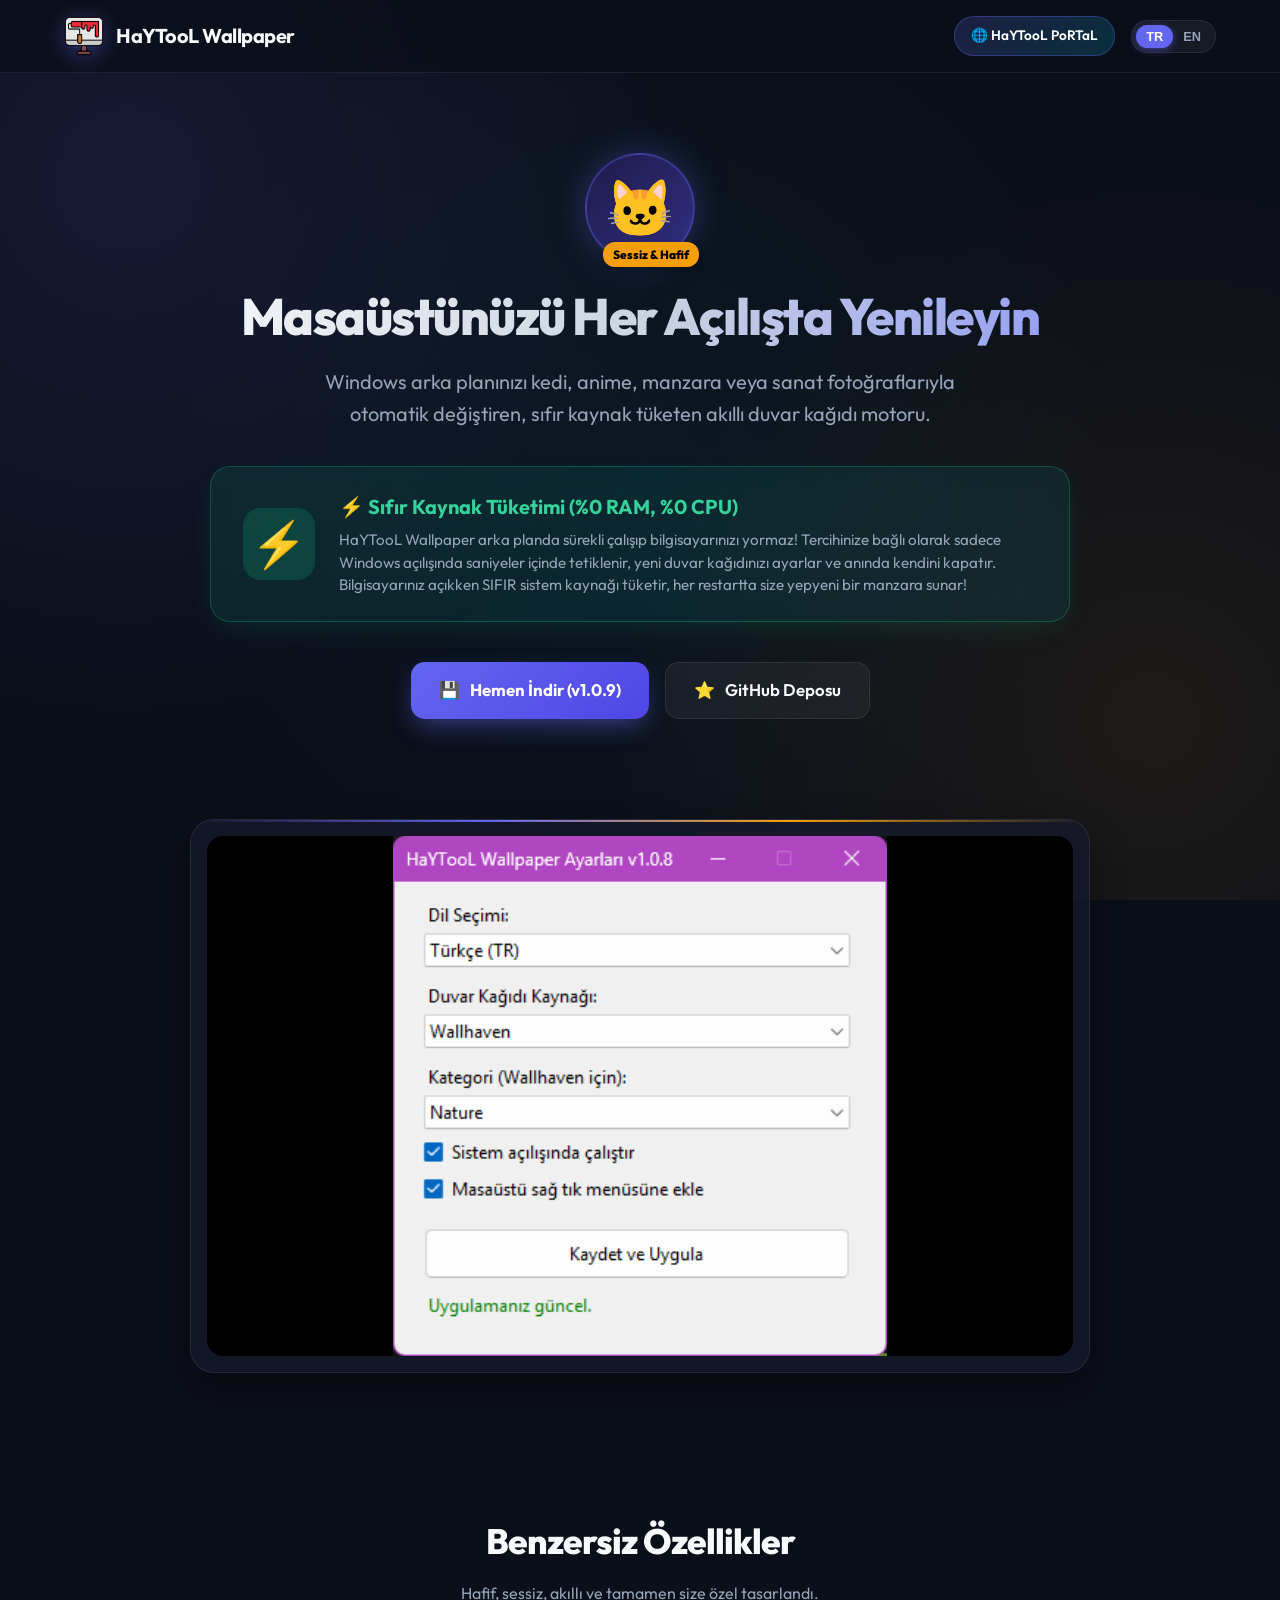
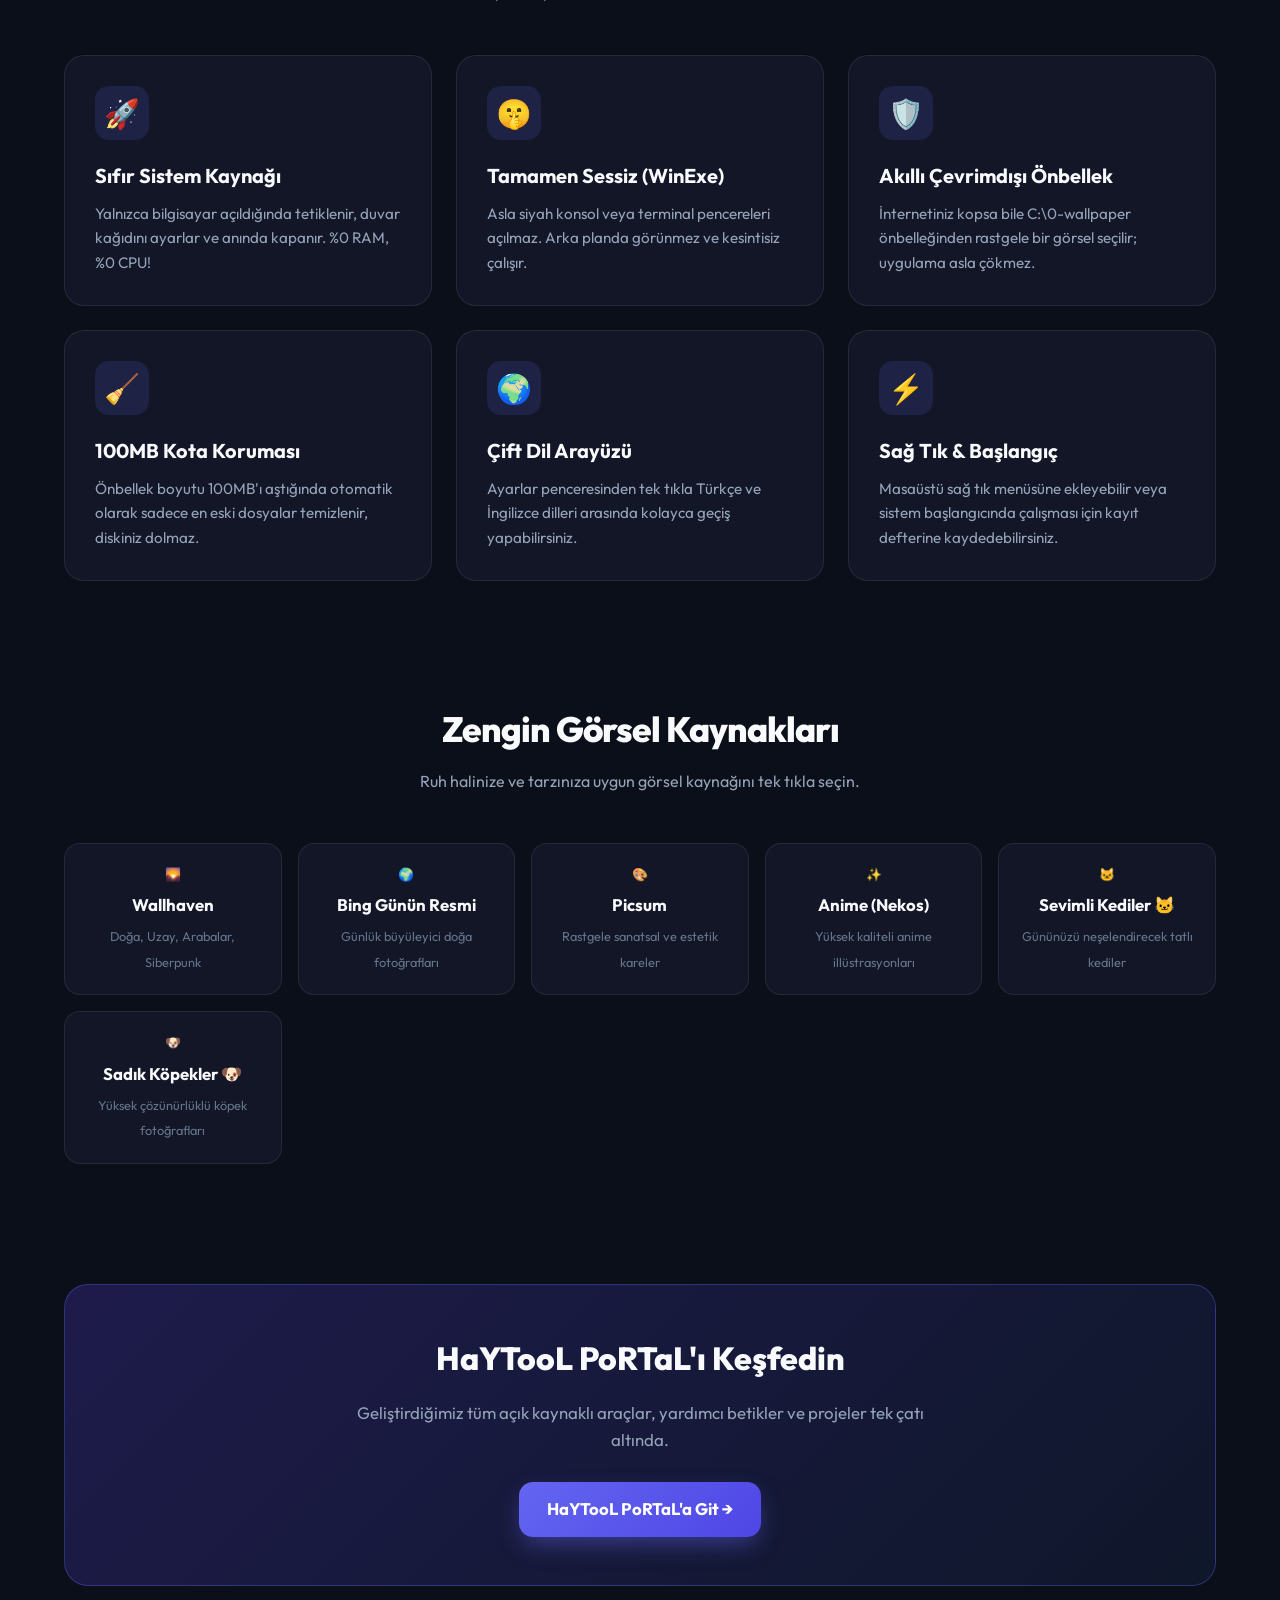
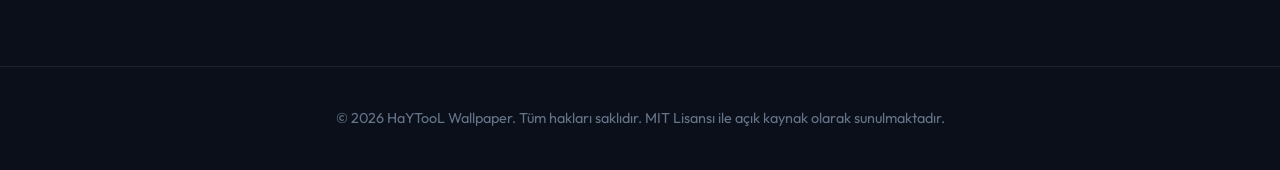
==== websites/index.html @ d81d2a73 "docs: add HaYTooL PoRTaL, zero-resource architecture, Git-Push-Websites script and update constituti" ====
<!DOCTYPE html>
<html lang="tr">
<head>
  <meta charset="UTF-8">
  <meta name="viewport" content="width=device-width, initial-scale=1.0">
  <title>HaYTooL Wallpaper - Akıllı & Sıfır Kaynak Duvar Kağıdı Değiştirici</title>
  <meta name="description" content="Windows için sıfır kaynak tüketen, sessiz, kedi ve manzara temalı dinamik duvar kağıdı değiştirme uygulaması.">
  <link rel="icon" type="image/x-icon" href="logo.ico">
  <link rel="preconnect" href="https://fonts.googleapis.com">
  <link rel="preconnect" href="https://fonts.gstatic.com" crossorigin>
  <link href="https://fonts.googleapis.com/css2?family=Outfit:wght@300;400;500;600;700;800&display=swap" rel="stylesheet">
  <link rel="stylesheet" href="style.css">
</head>
<body>

  <!-- Üst Menü / Navbar -->
  <header class="navbar">
    <div class="container nav-container">
      <a href="#" class="nav-logo">
        <img src="logo.png" alt="HaYTooL Logo">
        <span>HaYTooL Wallpaper</span>
      </a>
      <div class="nav-actions">
        <a href="https://haytokoraz.github.io/" target="_blank" rel="noopener noreferrer" class="portal-nav-btn" data-i18n="navPortal">
          🌐 HaYTooL PoRTaL
        </a>
        <div class="lang-switcher">
          <button class="lang-btn active" data-lang="TR">TR</button>
          <button class="lang-btn" data-lang="EN">EN</button>
        </div>
      </div>
    </div>
  </header>

  <!-- Hero Bölümü -->
  <main>
    <section class="hero">
      <div class="container">
        <div class="cat-mascot-wrapper">
          <div class="cat-mascot" title="Miyav!">🐱</div>
          <span class="cat-badge" data-i18n="heroBadge">Sessiz & Hafif</span>
        </div>
        <h1 class="hero-title" data-i18n="heroTitle">Masaüstünüzü Her Açılışta Yenileyin</h1>
        <p class="hero-subtitle" data-i18n="heroSubtitle">
          Windows arka planınızı kedi, anime, manzara veya sanat fotoğraflarıyla otomatik değiştiren, sıfır kaynak tüketen akıllı duvar kağıdı motoru.
        </p>

        <!-- Sıfır Kaynak Tüketimi Vurgusu -->
        <div class="zero-resource-banner">
          <div class="zero-res-icon">⚡</div>
          <div class="zero-res-content">
            <h3 data-i18n="zeroResTitle">⚡ Sıfır Kaynak Tüketimi (%0 RAM, %0 CPU)</h3>
            <p data-i18n="zeroResDesc">
              HaYTooL Wallpaper arka planda sürekli çalışıp bilgisayarınızı yormaz! Tercihinize bağlı olarak sadece Windows açılışında saniyeler içinde tetiklenir, yeni duvar kağıdınızı ayarlar ve anında kendini kapatır. Bilgisayarınız açıkken SIFIR sistem kaynağı tüketir, her restartta size yepyeni bir manzara sunar!
            </p>
          </div>
        </div>

        <!-- Butonlar -->
        <div class="hero-cta">
          <a href="https://github.com/HaYToKoRaZ/HaYTooL-Wallpaper/releases/latest" class="btn-primary" target="_blank" rel="noopener noreferrer">
            <span>💾</span>
            <span data-i18n="btnDownload">Hemen İndir (v1.0.9)</span>
          </a>
          <a href="https://github.com/HaYToKoRaZ/HaYTooL-Wallpaper" class="btn-secondary" target="_blank" rel="noopener noreferrer">
            <span>⭐</span>
            <span data-i18n="btnGithub">GitHub Deposu</span>
          </a>
        </div>
      </div>
    </section>

    <!-- Uygulama Ekran Önizlemesi -->
    <section class="preview-section">
      <div class="container">
        <div class="preview-card">
          <img id="preview-img" src="ekrangoruntusu/tr.png" alt="HaYTooL Wallpaper Arayüzü" class="preview-img">
        </div>
      </div>
    </section>

    <!-- Özellikler Grid -->
    <section class="features-section">
      <div class="container">
        <h2 class="section-title" data-i18n="featuresTitle">Benzersiz Özellikler</h2>
        <p class="section-desc" data-i18n="featuresSubtitle">Hafif, sessiz, akıllı ve tamamen size özel tasarlandı.</p>
        <div class="grid-3">
          <div class="feature-card">
            <div class="feature-icon">🚀</div>
            <h4 data-i18n="feat1Title">Sıfır Sistem Kaynağı</h4>
            <p data-i18n="feat1Desc">Yalnızca bilgisayar açıldığında tetiklenir, duvar kağıdını ayarlar ve anında kapanır. %0 RAM, %0 CPU!</p>
          </div>
          <div class="feature-card">
            <div class="feature-icon">🤫</div>
            <h4 data-i18n="feat2Title">Tamamen Sessiz (WinExe)</h4>
            <p data-i18n="feat2Desc">Asla siyah konsol veya terminal pencereleri açılmaz. Arka planda görünmez ve kesintisiz çalışır.</p>
          </div>
          <div class="feature-card">
            <div class="feature-icon">🛡️</div>
            <h4 data-i18n="feat3Title">Akıllı Çevrimdışı Önbellek</h4>
            <p data-i18n="feat3Desc">İnternetiniz kopsa bile C:\0-wallpaper önbelleğinden rastgele bir görsel seçilir; uygulama asla çökmez.</p>
          </div>
          <div class="feature-card">
            <div class="feature-icon">🧹</div>
            <h4 data-i18n="feat4Title">100MB Kota Koruması</h4>
            <p data-i18n="feat4Desc">Önbellek boyutu 100MB'ı aştığında otomatik olarak sadece en eski dosyalar temizlenir, diskiniz dolmaz.</p>
          </div>
          <div class="feature-card">
            <div class="feature-icon">🌍</div>
            <h4 data-i18n="feat5Title">Çift Dil Arayüzü</h4>
            <p data-i18n="feat5Desc">Ayarlar penceresinden tek tıkla Türkçe ve İngilizce dilleri arasında kolayca geçiş yapabilirsiniz.</p>
          </div>
          <div class="feature-card">
            <div class="feature-icon">⚡</div>
            <h4 data-i18n="feat6Title">Sağ Tık & Başlangıç</h4>
            <p data-i18n="feat6Desc">Masaüstü sağ tık menüsüne ekleyebilir veya sistem başlangıcında çalışması için kayıt defterine kaydedebilirsiniz.</p>
          </div>
        </div>
      </div>
    </section>

    <!-- Kaynaklar Vitrini -->
    <section class="sources-section">
      <div class="container">
        <h2 class="section-title" data-i18n="sourcesTitle">Zengin Görsel Kaynakları</h2>
        <p class="section-desc" data-i18n="sourcesSubtitle">Ruh halinize ve tarzınıza uygun görsel kaynağını tek tıkla seçin.</p>
        <div class="sources-grid">
          <div class="source-item">
            <span class="source-emoji">🌄</span>
            <h5 data-i18n="srcWallhaven">Wallhaven</h5>
            <span data-i18n="srcWallhavenDesc">Doğa, Uzay, Arabalar, Siberpunk</span>
          </div>
          <div class="source-item">
            <span class="source-emoji">🌍</span>
            <h5 data-i18n="srcBing">Bing Günün Resmi</h5>
            <span data-i18n="srcBingDesc">Günlük büyüleyici doğa fotoğrafları</span>
          </div>
          <div class="source-item">
            <span class="source-emoji">🎨</span>
            <h5 data-i18n="srcPicsum">Picsum</h5>
            <span data-i18n="srcPicsumDesc">Rastgele sanatsal ve estetik kareler</span>
          </div>
          <div class="source-item">
            <span class="source-emoji">✨</span>
            <h5 data-i18n="srcAnime">Anime (Nekos)</h5>
            <span data-i18n="srcAnimeDesc">Yüksek kaliteli anime illüstrasyonları</span>
          </div>
          <div class="source-item">
            <span class="source-emoji">🐱</span>
            <h5 data-i18n="srcCats">Sevimli Kediler 🐱</h5>
            <span data-i18n="srcCatsDesc">Gününüzü neşelendirecek tatlı kediler</span>
          </div>
          <div class="source-item">
            <span class="source-emoji">🐶</span>
            <h5 data-i18n="srcDogs">Sadık Köpekler 🐶</h5>
            <span data-i18n="srcDogsDesc">Yüksek çözünürlüklü köpek fotoğrafları</span>
          </div>
        </div>
      </div>
    </section>

    <!-- HaYTooL PoRTaL Tanıtım Banner'ı -->
    <section class="container">
      <div class="portal-banner">
        <h3 data-i18n="portalTitle">HaYTooL PoRTaL'ı Keşfedin</h3>
        <p data-i18n="portalDesc">Geliştirdiğimiz tüm açık kaynaklı araçlar, yardımcı betikler ve projeler tek çatı altında.</p>
        <a href="https://haytokoraz.github.io/" target="_blank" rel="noopener noreferrer" class="btn-primary" data-i18n="portalBtn">
          HaYTooL PoRTaL'a Git →
        </a>
      </div>
    </section>
  </main>

  <!-- Footer -->
  <footer>
    <div class="container">
      <p>© 2026 HaYTooL Wallpaper. <span data-i18n="footerText">Tüm hakları saklıdır. MIT Lisansı ile açık kaynak olarak sunulmaktadır.</span></p>
    </div>
  </footer>

  <script src="app.js"></script>
</body>
</html>
---- websites/style.css ----
:root {
  --bg-color: #0b0f19;
  --bg-card: rgba(22, 27, 46, 0.7);
  --bg-card-hover: rgba(30, 38, 64, 0.85);
  --border-color: rgba(255, 255, 255, 0.08);
  --border-glow: rgba(99, 102, 241, 0.35);
  --text-primary: #f8fafc;
  --text-secondary: #94a3b8;
  --text-muted: #64748b;
  --primary: #6366f1;
  --primary-light: #818cf8;
  --primary-dark: #4f46e5;
  --accent-cat: #f59e0b;
  --accent-cyan: #06b6d4;
  --accent-green: #10b981;
  --font-family: 'Outfit', -apple-system, BlinkMacSystemFont, 'Segoe UI', Roboto, Oxygen, Ubuntu, Cantarell, sans-serif;
  --transition: all 0.3s cubic-bezier(0.4, 0, 0.2, 1);
  --glass-shadow: 0 16px 36px 0 rgba(0, 0, 0, 0.4);
}

* {
  margin: 0;
  padding: 0;
  box-sizing: border-box;
}

body {
  background-color: var(--bg-color);
  color: var(--text-primary);
  font-family: var(--font-family);
  min-height: 100vh;
  line-height: 1.6;
  overflow-x: hidden;
  background-image: 
    radial-gradient(circle at 10% 20%, rgba(99, 102, 241, 0.12) 0%, transparent 40%),
    radial-gradient(circle at 90% 80%, rgba(245, 158, 11, 0.08) 0%, transparent 40%),
    radial-gradient(circle at 50% 50%, rgba(6, 182, 212, 0.05) 0%, transparent 60%);
  background-attachment: fixed;
}

/* Container */
.container {
  max-width: 1200px;
  margin: 0 auto;
  padding: 0 24px;
}

/* Navbar */
.navbar {
  position: sticky;
  top: 0;
  z-index: 100;
  backdrop-filter: blur(16px);
  -webkit-backdrop-filter: blur(16px);
  background: rgba(11, 15, 25, 0.75);
  border-bottom: 1px solid var(--border-color);
  padding: 16px 0;
}

.nav-container {
  display: flex;
  justify-content: space-between;
  align-items: center;
}

.nav-logo {
  display: flex;
  align-items: center;
  gap: 12px;
  text-decoration: none;
  color: var(--text-primary);
  font-weight: 700;
  font-size: 1.25rem;
  letter-spacing: -0.5px;
}

.nav-logo img {
  width: 40px;
  height: 40px;
  border-radius: 10px;
  filter: drop-shadow(0 4px 10px rgba(99, 102, 241, 0.4));
  transition: var(--transition);
}

.nav-logo:hover img {
  transform: rotate(10deg) scale(1.05);
}

.nav-actions {
  display: flex;
  align-items: center;
  gap: 16px;
}

.portal-nav-btn {
  display: inline-flex;
  align-items: center;
  gap: 8px;
  background: linear-gradient(135deg, rgba(99, 102, 241, 0.2), rgba(6, 182, 212, 0.2));
  border: 1px solid var(--border-glow);
  color: #fff;
  padding: 8px 16px;
  border-radius: 30px;
  font-size: 0.85rem;
  font-weight: 600;
  text-decoration: none;
  transition: var(--transition);
}

.portal-nav-btn:hover {
  background: linear-gradient(135deg, var(--primary), var(--accent-cyan));
  box-shadow: 0 0 20px rgba(99, 102, 241, 0.4);
  transform: translateY(-2px);
}

/* Lang Switcher */
.lang-switcher {
  display: flex;
  align-items: center;
  background: rgba(255, 255, 255, 0.05);
  border: 1px solid var(--border-color);
  border-radius: 20px;
  padding: 4px;
}

.lang-btn {
  background: transparent;
  border: none;
  color: var(--text-secondary);
  padding: 4px 10px;
  font-size: 0.8rem;
  font-weight: 600;
  cursor: pointer;
  border-radius: 16px;
  transition: var(--transition);
}

.lang-btn.active {
  background: var(--primary);
  color: #ffffff;
  box-shadow: 0 2px 8px rgba(99, 102, 241, 0.5);
}

/* Hero Section */
.hero {
  padding: 80px 0 60px;
  text-align: center;
  position: relative;
}

.cat-mascot-wrapper {
  position: relative;
  display: inline-block;
  margin-bottom: 24px;
}

.cat-mascot {
  width: 110px;
  height: 110px;
  background: linear-gradient(135deg, #1e1b4b, #312e81);
  border: 2px solid var(--border-glow);
  border-radius: 50%;
  display: flex;
  align-items: center;
  justify-content: center;
  font-size: 3.5rem;
  box-shadow: 0 0 35px rgba(99, 102, 241, 0.35);
  animation: float 4s ease-in-out infinite;
  user-select: none;
}

.cat-badge {
  position: absolute;
  bottom: -4px;
  right: -4px;
  background: var(--accent-cat);
  color: #000;
  font-size: 0.75rem;
  font-weight: 800;
  padding: 3px 10px;
  border-radius: 12px;
  box-shadow: 0 4px 10px rgba(0, 0, 0, 0.3);
}

@keyframes float {
  0%, 100% { transform: translateY(0) rotate(0deg); }
  50% { transform: translateY(-12px) rotate(4deg); }
}

.hero-title {
  font-size: 3.2rem;
  font-weight: 800;
  letter-spacing: -1.5px;
  line-height: 1.15;
  margin-bottom: 20px;
  background: linear-gradient(to right, #ffffff, #cbd5e1, #818cf8);
  -webkit-background-clip: text;
  -webkit-text-fill-color: transparent;
}

.hero-subtitle {
  font-size: 1.25rem;
  color: var(--text-secondary);
  max-width: 680px;
  margin: 0 auto 36px;
  font-weight: 400;
}

/* Highlight Box: 0% RAM 0% CPU */
.zero-resource-banner {
  background: linear-gradient(135deg, rgba(16, 185, 129, 0.12), rgba(6, 182, 212, 0.1));
  border: 1px solid rgba(16, 185, 129, 0.3);
  border-radius: 20px;
  padding: 24px 32px;
  max-width: 860px;
  margin: 0 auto 40px;
  display: flex;
  align-items: center;
  gap: 24px;
  text-align: left;
  backdrop-filter: blur(10px);
  box-shadow: 0 10px 30px -10px rgba(16, 185, 129, 0.2);
  transition: var(--transition);
}

.zero-resource-banner:hover {
  border-color: var(--accent-green);
  transform: translateY(-2px);
}

.zero-res-icon {
  font-size: 2.8rem;
  background: rgba(16, 185, 129, 0.2);
  width: 72px;
  height: 72px;
  border-radius: 18px;
  display: flex;
  align-items: center;
  justify-content: center;
  flex-shrink: 0;
}

.zero-res-content h3 {
  font-size: 1.25rem;
  font-weight: 700;
  color: #34d399;
  margin-bottom: 6px;
}

.zero-res-content p {
  color: var(--text-secondary);
  font-size: 0.95rem;
  line-height: 1.5;
}

/* CTA Buttons */
.hero-cta {
  display: flex;
  justify-content: center;
  gap: 16px;
  flex-wrap: wrap;
}

.btn-primary {
  display: inline-flex;
  align-items: center;
  gap: 10px;
  background: linear-gradient(135deg, var(--primary), var(--primary-dark));
  color: white;
  text-decoration: none;
  padding: 14px 28px;
  border-radius: 14px;
  font-weight: 700;
  font-size: 1.05rem;
  box-shadow: 0 10px 25px -5px rgba(99, 102, 241, 0.5);
  transition: var(--transition);
}

.btn-primary:hover {
  transform: translateY(-3px) scale(1.02);
  box-shadow: 0 15px 35px -5px rgba(99, 102, 241, 0.7);
}

.btn-secondary {
  display: inline-flex;
  align-items: center;
  gap: 10px;
  background: rgba(255, 255, 255, 0.05);
  border: 1px solid var(--border-color);
  color: var(--text-primary);
  text-decoration: none;
  padding: 14px 28px;
  border-radius: 14px;
  font-weight: 600;
  font-size: 1.05rem;
  transition: var(--transition);
}

.btn-secondary:hover {
  background: rgba(255, 255, 255, 0.1);
  border-color: rgba(255, 255, 255, 0.2);
  transform: translateY(-2px);
}

/* Screenshot Preview Showcase */
.preview-section {
  padding: 40px 0 80px;
  text-align: center;
}

.preview-card {
  background: var(--bg-card);
  border: 1px solid var(--border-color);
  border-radius: 24px;
  padding: 16px;
  box-shadow: var(--glass-shadow);
  max-width: 900px;
  margin: 0 auto;
  position: relative;
  overflow: hidden;
}

.preview-card::before {
  content: '';
  position: absolute;
  top: 0;
  left: 0;
  right: 0;
  height: 2px;
  background: linear-gradient(90deg, transparent, var(--primary), var(--accent-cat), transparent);
}

.preview-img {
  width: 100%;
  max-height: 520px;
  object-fit: contain;
  border-radius: 16px;
  background: #000;
  display: block;
}

/* Feature Grid */
.features-section {
  padding: 60px 0;
}

.section-title {
  text-align: center;
  font-size: 2.2rem;
  font-weight: 800;
  margin-bottom: 12px;
  letter-spacing: -1px;
}

.section-desc {
  text-align: center;
  color: var(--text-secondary);
  margin-bottom: 48px;
  max-width: 600px;
  margin-left: auto;
  margin-right: auto;
}

.grid-3 {
  display: grid;
  grid-template-columns: repeat(auto-fit, minmax(320px, 1fr));
  gap: 24px;
}

.feature-card {
  background: var(--bg-card);
  border: 1px solid var(--border-color);
  border-radius: 20px;
  padding: 30px;
  transition: var(--transition);
  position: relative;
}

.feature-card:hover {
  background: var(--bg-card-hover);
  border-color: var(--border-glow);
  transform: translateY(-5px);
  box-shadow: var(--glass-shadow);
}

.feature-icon {
  width: 54px;
  height: 54px;
  border-radius: 14px;
  display: flex;
  align-items: center;
  justify-content: center;
  font-size: 1.8rem;
  margin-bottom: 20px;
  background: rgba(99, 102, 241, 0.15);
  color: var(--primary-light);
}

.feature-card h4 {
  font-size: 1.25rem;
  font-weight: 700;
  margin-bottom: 10px;
}

.feature-card p {
  color: var(--text-secondary);
  font-size: 0.95rem;
  line-height: 1.6;
}

/* Sources Showcase */
.sources-section {
  padding: 60px 0 80px;
}

.sources-grid {
  display: grid;
  grid-template-columns: repeat(auto-fit, minmax(180px, 1fr));
  gap: 16px;
}

.source-item {
  background: var(--bg-card);
  border: 1px solid var(--border-color);
  border-radius: 16px;
  padding: 20px;
  text-align: center;
  transition: var(--transition);
}

.source-item:hover {
  transform: translateY(-4px);
  border-color: var(--accent-cyan);
  background: var(--bg-card-hover);
}

.source-emoji {
  font-size: 2.2rem;
  margin-bottom: 8px;
  display: block;
}

.source-item h5 {
  font-size: 1.05rem;
  font-weight: 700;
  margin-bottom: 4px;
}

.source-item span {
  font-size: 0.8rem;
  color: var(--text-muted);
}

/* Portal Banner */
.portal-banner {
  background: linear-gradient(135deg, #1e1b4b, #0f172a);
  border: 1px solid var(--border-glow);
  border-radius: 24px;
  padding: 48px;
  text-align: center;
  margin: 40px 0 80px;
  position: relative;
  overflow: hidden;
}

.portal-banner h3 {
  font-size: 2rem;
  font-weight: 800;
  margin-bottom: 16px;
}

.portal-banner p {
  color: var(--text-secondary);
  max-width: 620px;
  margin: 0 auto 28px;
  font-size: 1.05rem;
}

/* Footer */
footer {
  border-top: 1px solid var(--border-color);
  padding: 40px 0;
  text-align: center;
  color: var(--text-muted);
  font-size: 0.9rem;
}

footer a {
  color: var(--primary-light);
  text-decoration: none;
}

footer a:hover {
  text-decoration: underline;
}

/* Responsive */
@media (max-width: 768px) {
  .hero-title {
    font-size: 2.3rem;
  }
  .zero-resource-banner {
    flex-direction: column;
    text-align: center;
    padding: 20px;
  }
  .zero-res-icon {
    margin: 0 auto;
  }
  .nav-container {
    flex-wrap: wrap;
    gap: 12px;
  }
}
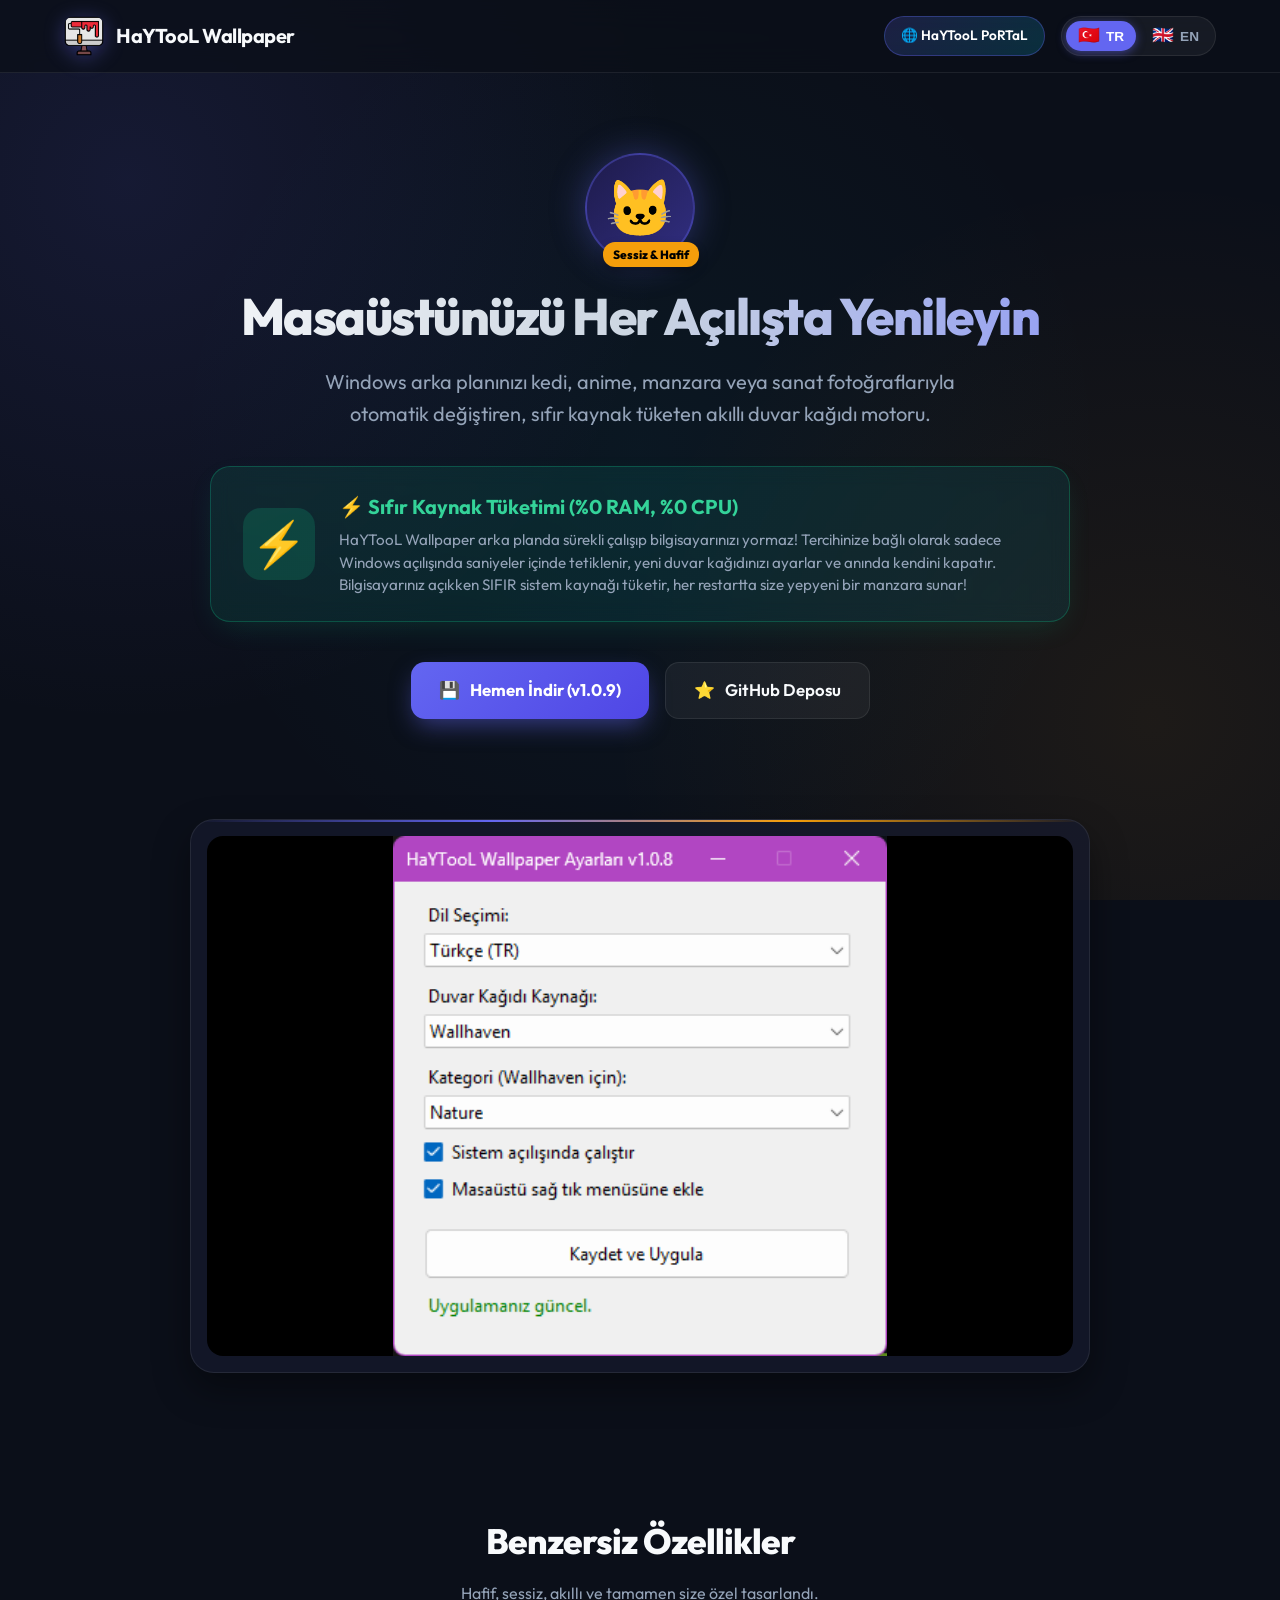
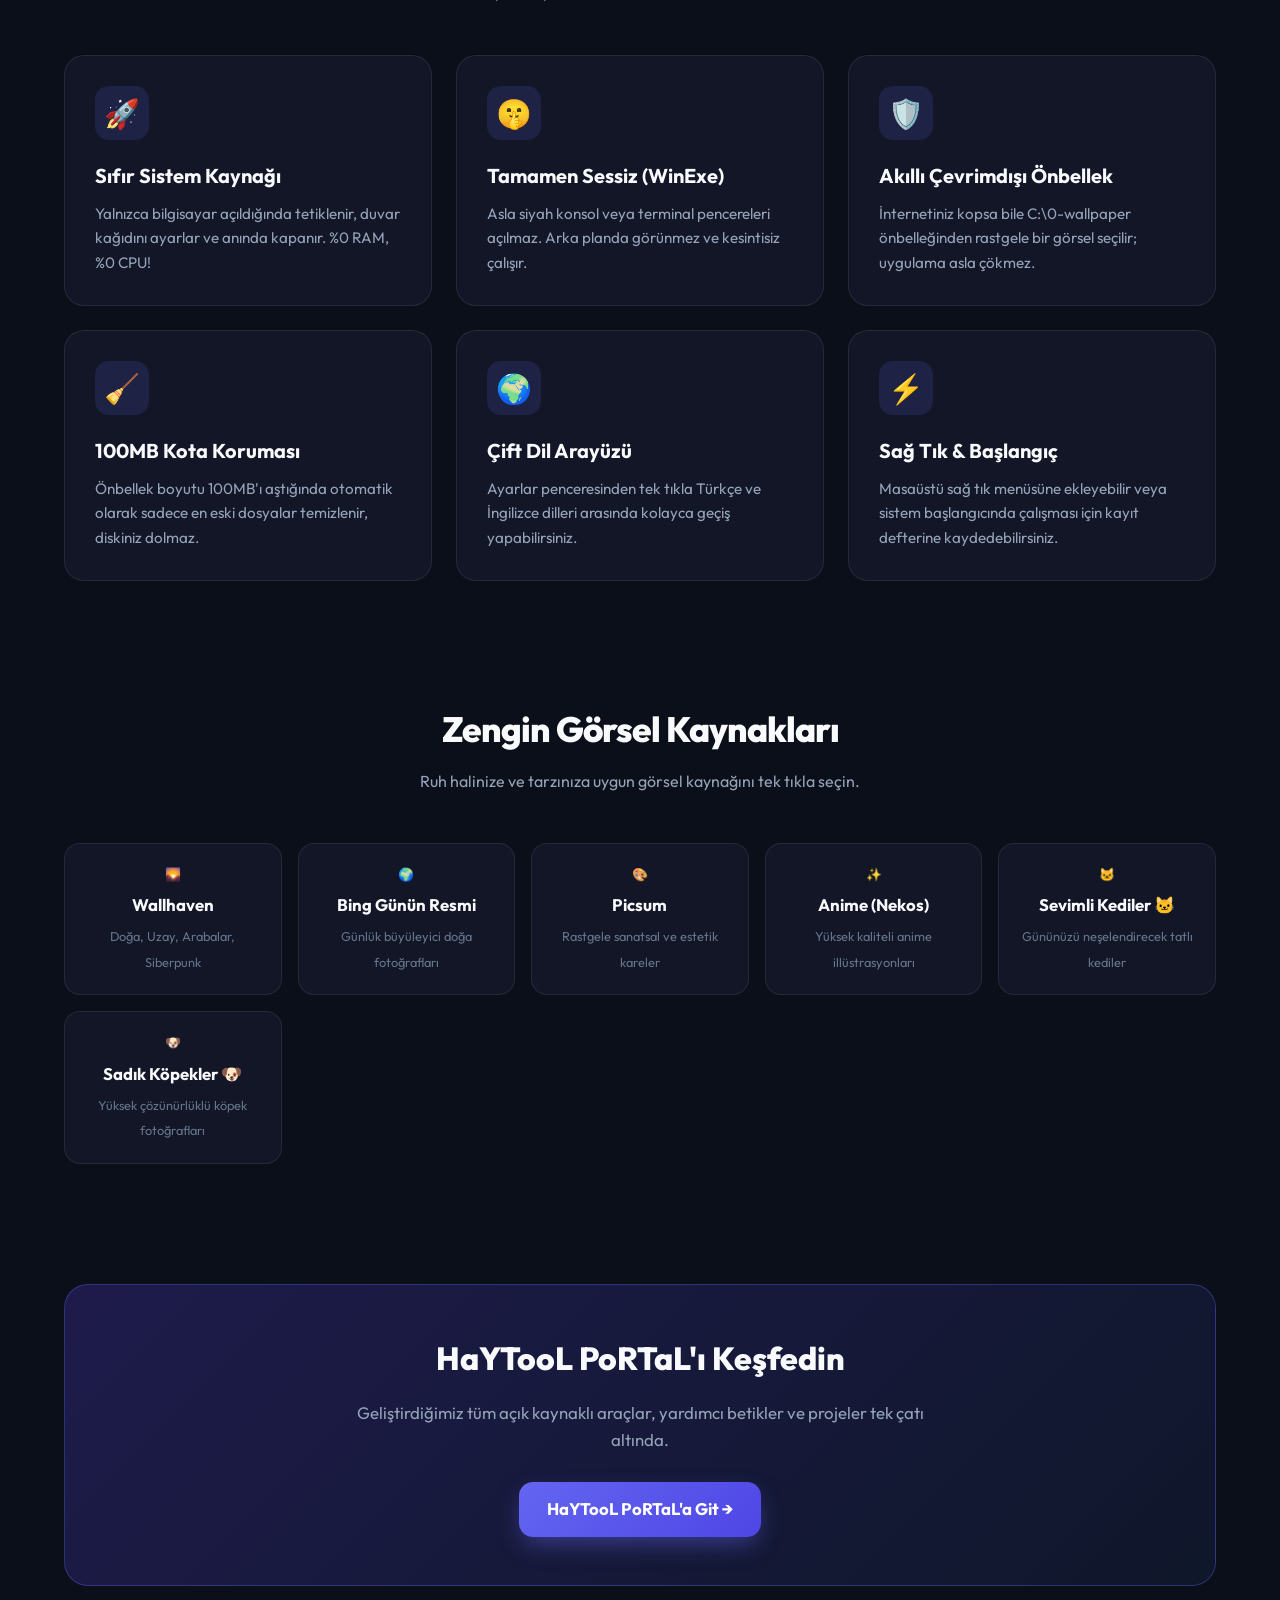
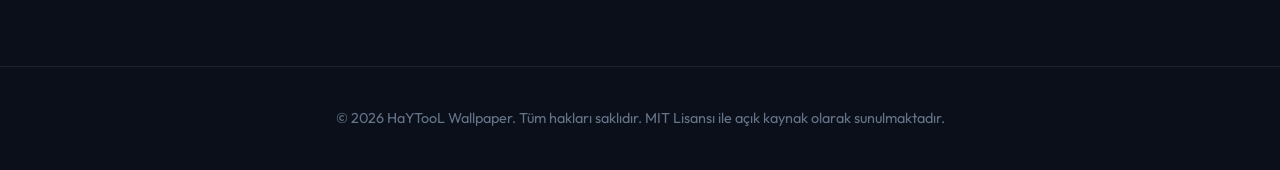
==== commit 94c0fae9: "feat(website): add country flag icons to language switcher" ====
--- a/websites/index.html
+++ b/websites/index.html
@@ -25,8 +25,14 @@
           🌐 HaYTooL PoRTaL
         </a>
         <div class="lang-switcher">
-          <button class="lang-btn active" data-lang="TR">TR</button>
-          <button class="lang-btn" data-lang="EN">EN</button>
+          <button class="lang-btn active" data-lang="TR" title="Türkçe">
+            <span class="flag-icon">🇹🇷</span>
+            <span>TR</span>
+          </button>
+          <button class="lang-btn" data-lang="EN" title="English">
+            <span class="flag-icon">🇬🇧</span>
+            <span>EN</span>
+          </button>
         </div>
       </div>
     </div>
--- a/websites/style.css
+++ b/websites/style.css
@@ -119,26 +119,42 @@
   align-items: center;
   background: rgba(255, 255, 255, 0.05);
   border: 1px solid var(--border-color);
-  border-radius: 20px;
+  border-radius: 24px;
   padding: 4px;
+  gap: 4px;
 }
 
 .lang-btn {
+  display: inline-flex;
+  align-items: center;
+  gap: 6px;
   background: transparent;
   border: none;
   color: var(--text-secondary);
-  padding: 4px 10px;
-  font-size: 0.8rem;
-  font-weight: 600;
+  padding: 6px 12px;
+  font-size: 0.85rem;
+  font-weight: 700;
   cursor: pointer;
-  border-radius: 16px;
-  transition: var(--transition);
+  border-radius: 20px;
+  transition: var(--transition);
+  user-select: none;
+}
+
+.lang-btn .flag-icon {
+  font-size: 1.1rem;
+  line-height: 1;
+  display: inline-block;
+}
+
+.lang-btn:hover {
+  color: var(--text-primary);
+  background: rgba(255, 255, 255, 0.08);
 }
 
 .lang-btn.active {
   background: var(--primary);
   color: #ffffff;
-  box-shadow: 0 2px 8px rgba(99, 102, 241, 0.5);
+  box-shadow: 0 2px 10px rgba(99, 102, 241, 0.5);
 }
 
 /* Hero Section */
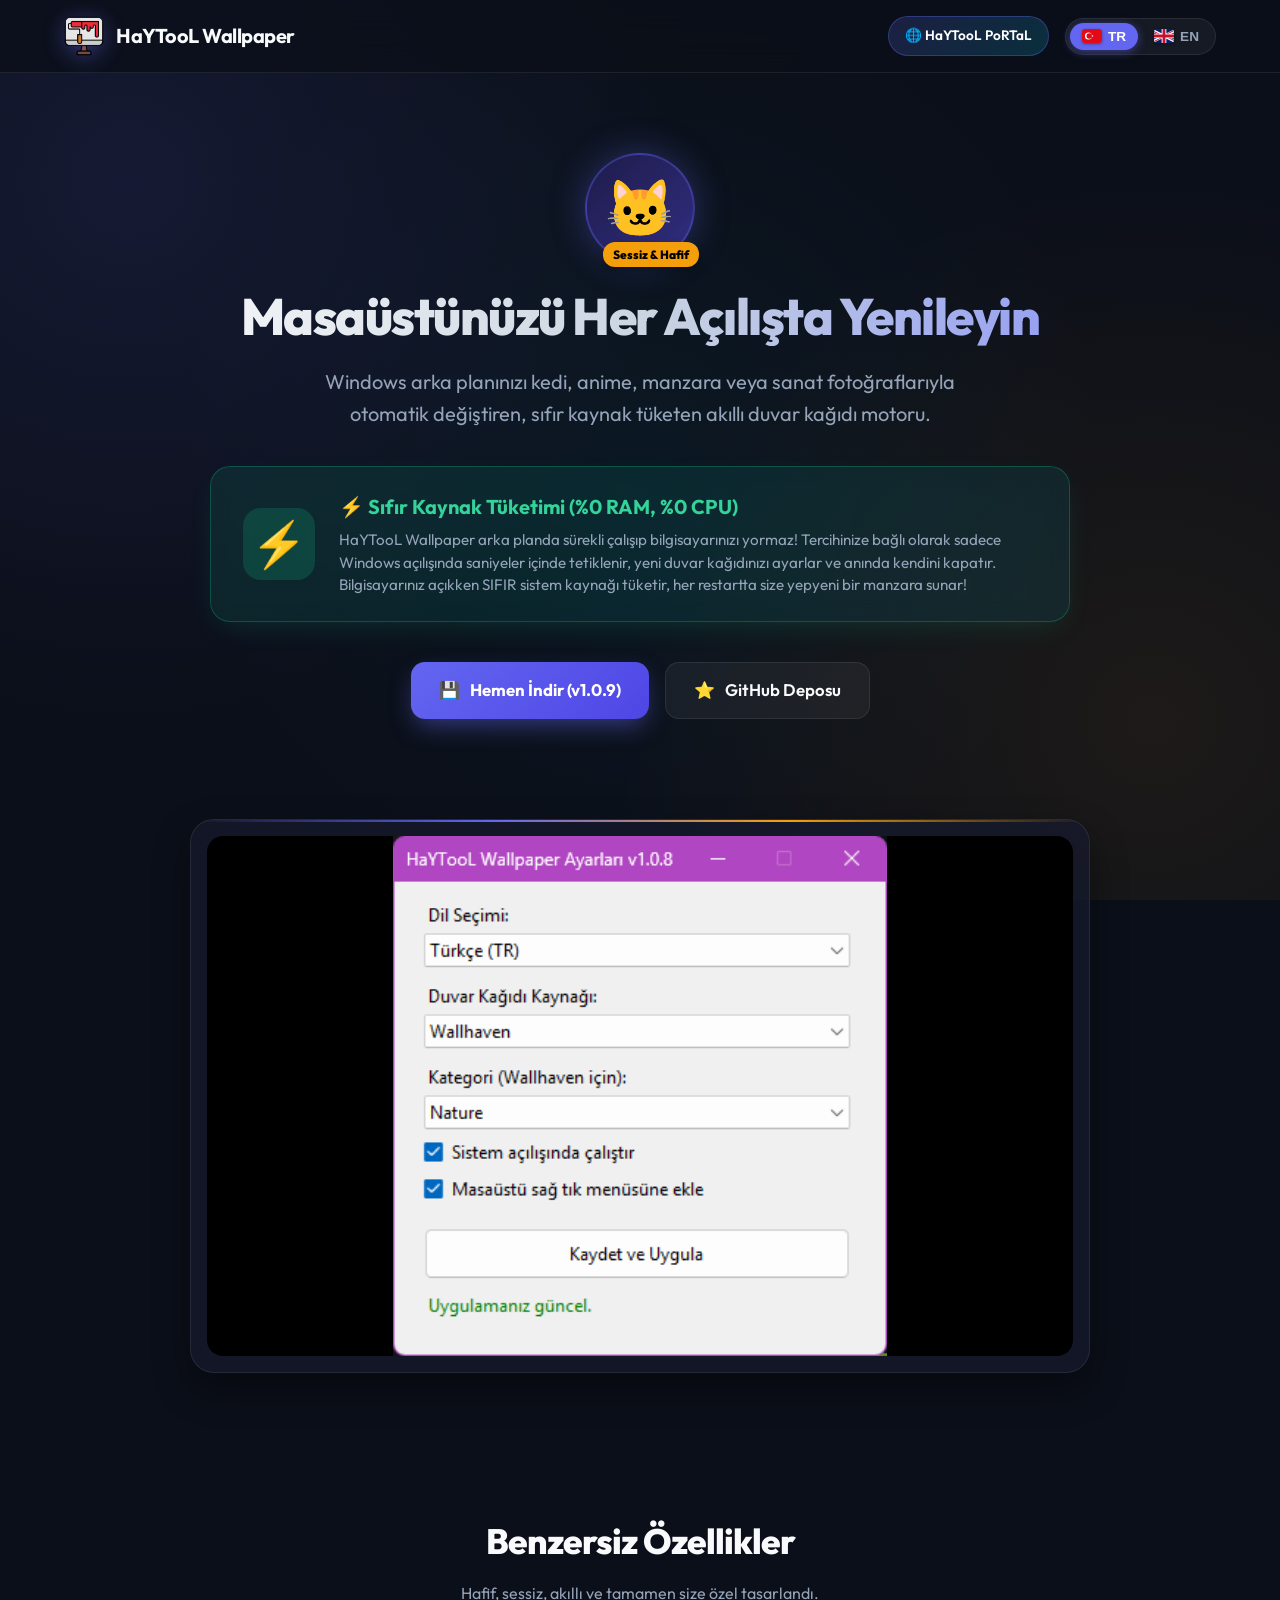
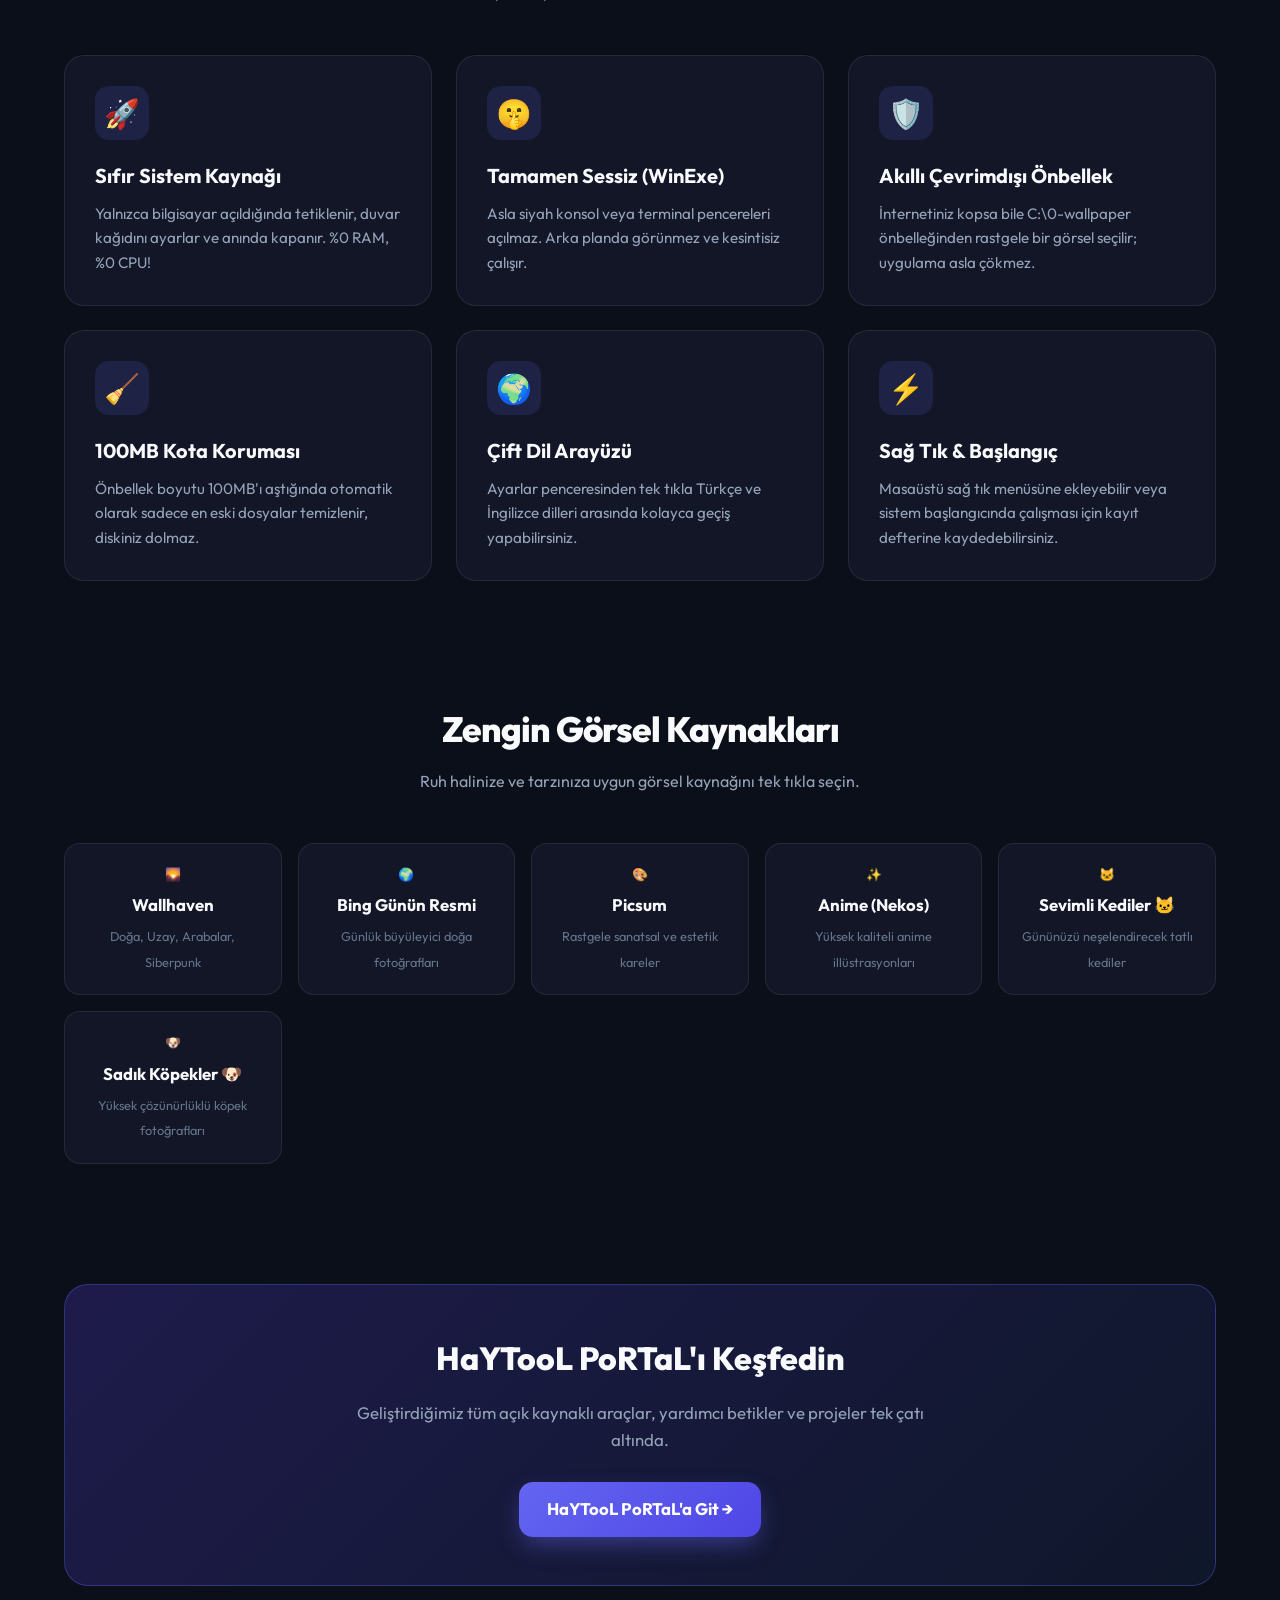
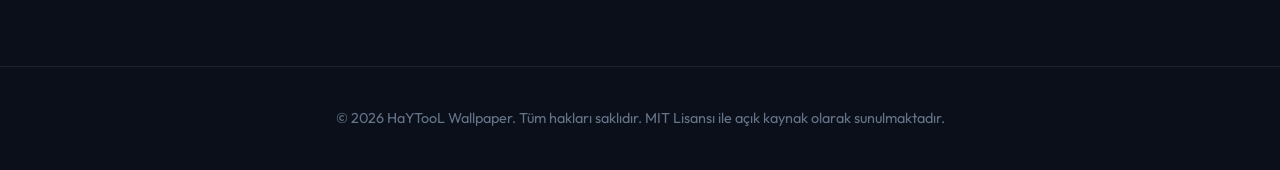
==== commit 2bcddf41: "fix(website): replace emoji flags with high-res SVG country flags (TR & GB)" ====
--- a/websites/index.html
+++ b/websites/index.html
@@ -26,11 +26,11 @@
         </a>
         <div class="lang-switcher">
           <button class="lang-btn active" data-lang="TR" title="Türkçe">
-            <span class="flag-icon">🇹🇷</span>
+            <img src="flags/tr.svg" alt="Türkçe" class="flag-img">
             <span>TR</span>
           </button>
           <button class="lang-btn" data-lang="EN" title="English">
-            <span class="flag-icon">🇬🇧</span>
+            <img src="flags/gb.svg" alt="English" class="flag-img">
             <span>EN</span>
           </button>
         </div>
--- a/websites/style.css
+++ b/websites/style.css
@@ -140,10 +140,13 @@
   user-select: none;
 }
 
-.lang-btn .flag-icon {
-  font-size: 1.1rem;
-  line-height: 1;
-  display: inline-block;
+.lang-btn .flag-img {
+  width: 20px;
+  height: 14px;
+  object-fit: cover;
+  border-radius: 3px;
+  box-shadow: 0 1px 3px rgba(0, 0, 0, 0.4);
+  display: block;
 }
 
 .lang-btn:hover {
